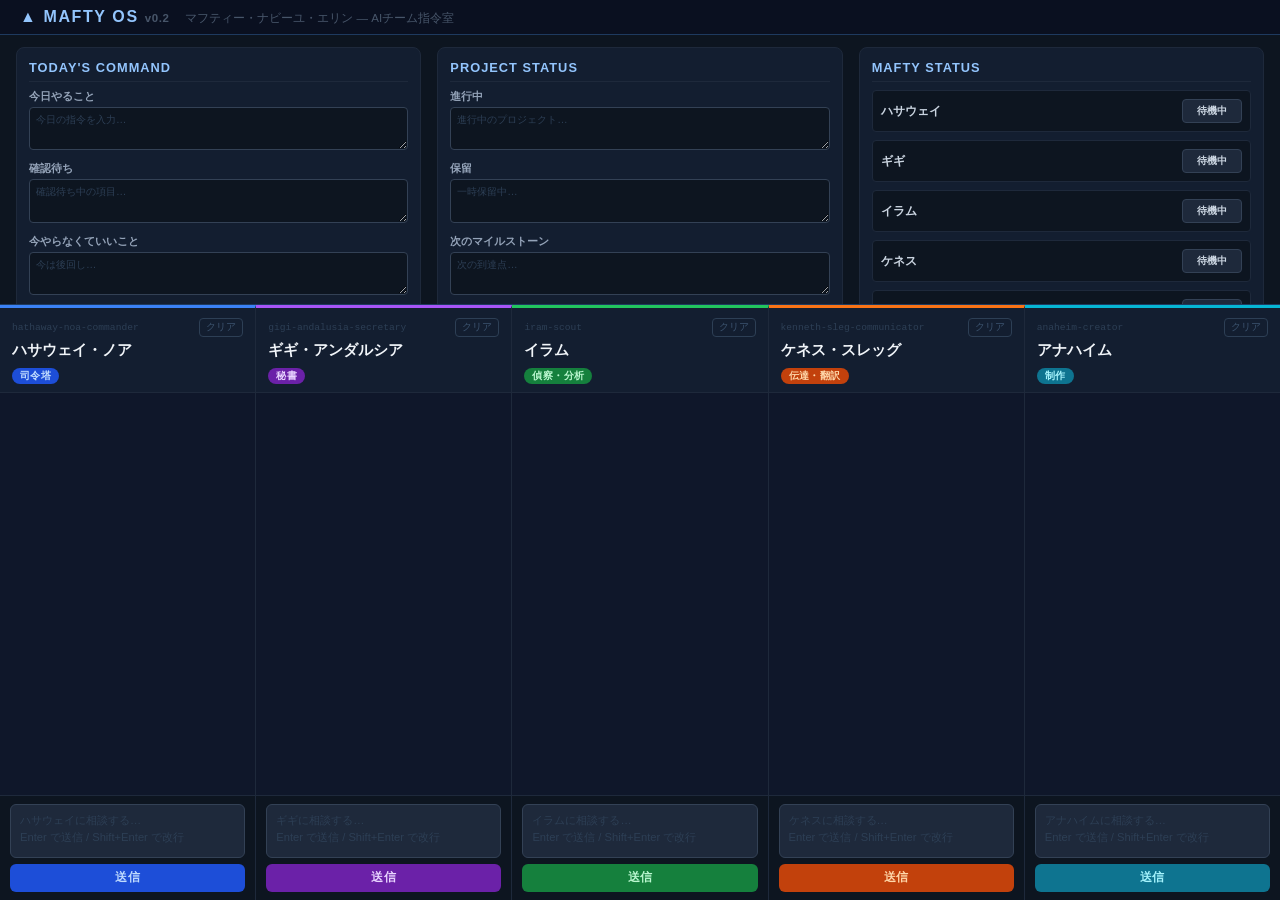
==== 04_制作物/mafty-os-v01/index.html @ 9036b2d7 "add dashboard to mafty os v0.2 Co-Authored-By: Claude Sonnet 4.6 <noreply@anthropic.com>" ====
<!DOCTYPE html>
<html lang="ja">
<head>
  <meta charset="UTF-8">
  <meta name="viewport" content="width=device-width, initial-scale=1.0">
  <title>MAFTY OS v0.1</title>
  <link rel="stylesheet" href="style.css">
</head>
<body>

  <header class="os-header">
    <h1 class="os-title">&#9650; MAFTY OS <span class="os-version">v0.2</span></h1>
    <p class="os-sub">マフティー・ナビーユ・エリン &mdash; AIチーム指令室</p>
  </header>

  <!-- Dashboard Section -->
  <section class="dashboard">
    <div class="dashboard-grid">
      <!-- TODAY'S COMMAND -->
      <div class="dashboard-panel">
        <h3 class="dashboard-title">TODAY'S COMMAND</h3>
        <div class="dashboard-item">
          <label>今日やること</label>
          <textarea id="dash-today-command" placeholder="今日の指令を入力…" rows="2"></textarea>
        </div>
        <div class="dashboard-item">
          <label>確認待ち</label>
          <textarea id="dash-waiting" placeholder="確認待ち中の項目…" rows="2"></textarea>
        </div>
        <div class="dashboard-item">
          <label>今やらなくていいこと</label>
          <textarea id="dash-later" placeholder="今は後回し…" rows="2"></textarea>
        </div>
        <div class="dashboard-item">
          <label>今日の一手</label>
          <textarea id="dash-one-step" placeholder="今すぐやる最小一手…" rows="2"></textarea>
        </div>
      </div>

      <!-- PROJECT STATUS -->
      <div class="dashboard-panel">
        <h3 class="dashboard-title">PROJECT STATUS</h3>
        <div class="dashboard-item">
          <label>進行中</label>
          <textarea id="dash-project-running" placeholder="進行中のプロジェクト…" rows="2"></textarea>
        </div>
        <div class="dashboard-item">
          <label>保留</label>
          <textarea id="dash-project-hold" placeholder="一時保留中…" rows="2"></textarea>
        </div>
        <div class="dashboard-item">
          <label>次のマイルストーン</label>
          <textarea id="dash-next-milestone" placeholder="次の到達点…" rows="2"></textarea>
        </div>
      </div>

      <!-- MAFTY STATUS -->
      <div class="dashboard-panel">
        <h3 class="dashboard-title">MAFTY STATUS</h3>
        <div class="mafty-status-list">
          <div class="mafty-status-item">
            <span class="agent-name">ハサウェイ</span>
            <button class="status-btn" data-agent="hathaway" data-status="待機中">待機中</button>
          </div>
          <div class="mafty-status-item">
            <span class="agent-name">ギギ</span>
            <button class="status-btn" data-agent="gigi" data-status="待機中">待機中</button>
          </div>
          <div class="mafty-status-item">
            <span class="agent-name">イラム</span>
            <button class="status-btn" data-agent="iram" data-status="待機中">待機中</button>
          </div>
          <div class="mafty-status-item">
            <span class="agent-name">ケネス</span>
            <button class="status-btn" data-agent="kenneth" data-status="待機中">待機中</button>
          </div>
          <div class="mafty-status-item">
            <span class="agent-name">アナハイム</span>
            <button class="status-btn" data-agent="anaheim" data-status="待機中">待機中</button>
          </div>
        </div>
      </div>
    </div>
  </section>

  <div class="columns">

    <!-- ハサウェイ -->
    <section class="agent-col col--hathaway">
      <div class="col-header">
        <div class="col-header-top">
          <code class="col-agent-id">hathaway-noa-commander</code>
          <button class="clear-btn" data-agent="hathaway">クリア</button>
        </div>
        <h2 class="col-name">ハサウェイ・ノア</h2>
        <span class="col-badge">司令塔</span>
      </div>
      <div class="chat-history" id="history-hathaway"></div>
      <div class="chat-input-area">
        <textarea class="chat-input" id="input-hathaway"
          placeholder="ハサウェイに相談する…&#10;Enter で送信 / Shift+Enter で改行"></textarea>
        <button class="send-btn" data-agent="hathaway">送信</button>
      </div>
    </section>

    <!-- ギギ -->
    <section class="agent-col col--gigi">
      <div class="col-header">
        <div class="col-header-top">
          <code class="col-agent-id">gigi-andalusia-secretary</code>
          <button class="clear-btn" data-agent="gigi">クリア</button>
        </div>
        <h2 class="col-name">ギギ・アンダルシア</h2>
        <span class="col-badge">秘書</span>
      </div>
      <div class="chat-history" id="history-gigi"></div>
      <div class="chat-input-area">
        <textarea class="chat-input" id="input-gigi"
          placeholder="ギギに相談する…&#10;Enter で送信 / Shift+Enter で改行"></textarea>
        <button class="send-btn" data-agent="gigi">送信</button>
      </div>
    </section>

    <!-- イラム -->
    <section class="agent-col col--iram">
      <div class="col-header">
        <div class="col-header-top">
          <code class="col-agent-id">iram-scout</code>
          <button class="clear-btn" data-agent="iram">クリア</button>
        </div>
        <h2 class="col-name">イラム</h2>
        <span class="col-badge">偵察・分析</span>
      </div>
      <div class="chat-history" id="history-iram"></div>
      <div class="chat-input-area">
        <textarea class="chat-input" id="input-iram"
          placeholder="イラムに相談する…&#10;Enter で送信 / Shift+Enter で改行"></textarea>
        <button class="send-btn" data-agent="iram">送信</button>
      </div>
    </section>

    <!-- ケネス -->
    <section class="agent-col col--kenneth">
      <div class="col-header">
        <div class="col-header-top">
          <code class="col-agent-id">kenneth-sleg-communicator</code>
          <button class="clear-btn" data-agent="kenneth">クリア</button>
        </div>
        <h2 class="col-name">ケネス・スレッグ</h2>
        <span class="col-badge">伝達・翻訳</span>
      </div>
      <div class="chat-history" id="history-kenneth"></div>
      <div class="chat-input-area">
        <textarea class="chat-input" id="input-kenneth"
          placeholder="ケネスに相談する…&#10;Enter で送信 / Shift+Enter で改行"></textarea>
        <button class="send-btn" data-agent="kenneth">送信</button>
      </div>
    </section>

    <!-- アナハイム -->
    <section class="agent-col col--anaheim">
      <div class="col-header">
        <div class="col-header-top">
          <code class="col-agent-id">anaheim-creator</code>
          <button class="clear-btn" data-agent="anaheim">クリア</button>
        </div>
        <h2 class="col-name">アナハイム</h2>
        <span class="col-badge">制作</span>
      </div>
      <div class="chat-history" id="history-anaheim"></div>
      <div class="chat-input-area">
        <textarea class="chat-input" id="input-anaheim"
          placeholder="アナハイムに相談する…&#10;Enter で送信 / Shift+Enter で改行"></textarea>
        <button class="send-btn" data-agent="anaheim">送信</button>
      </div>
    </section>

  </div>

  <div id="mafty-debug" class="mafty-debug"></div>

  <script src="agents.js"></script>
  <script src="chat.js"></script>
</body>
</html>
---- 04_制作物/mafty-os-v01/style.css ----
/* ── Reset & Base ── */
*, *::before, *::after {
  box-sizing: border-box;
  margin: 0;
  padding: 0;
}

html, body {
  height: 100%;
  overflow: hidden;
}

body {
  font-family: 'Segoe UI', 'Hiragino Sans', 'Meiryo', sans-serif;
  background: #0f172a;
  color: #e2e8f0;
  display: flex;
  flex-direction: column;
}

/* ── OS Header ── */
.os-header {
  flex-shrink: 0;
  background: #0a1020;
  border-bottom: 1px solid #1e3a5f;
  padding: 8px 20px;
  display: flex;
  align-items: baseline;
  gap: 16px;
}

.os-title {
  font-size: 1rem;
  font-weight: 700;
  color: #93c5fd;
  letter-spacing: 0.1em;
}

.os-version {
  font-size: 0.72rem;
  color: #475569;
  letter-spacing: 0.05em;
}

.os-sub {
  font-size: 0.72rem;
  color: #475569;
}

/* ── Dashboard Section ── */
.dashboard {
  flex-shrink: 0;
  background: #0d1520;
  border-bottom: 1px solid #1e3a5f;
  padding: 12px 16px;
  overflow-y: auto;
  max-height: 30vh;
}

.dashboard-grid {
  display: grid;
  grid-template-columns: repeat(3, 1fr);
  gap: 16px;
}

.dashboard-panel {
  background: #131e30;
  border: 1px solid #1e293b;
  border-radius: 8px;
  padding: 12px;
}

.dashboard-title {
  font-size: 0.8rem;
  font-weight: 700;
  color: #93c5fd;
  margin-bottom: 8px;
  letter-spacing: 0.08em;
  text-transform: uppercase;
  border-bottom: 1px solid #1e293b;
  padding-bottom: 6px;
}

.dashboard-item {
  margin-bottom: 8px;
}

.dashboard-item:last-child {
  margin-bottom: 0;
}

.dashboard-item label {
  display: block;
  font-size: 0.68rem;
  color: #94a3b8;
  margin-bottom: 3px;
  font-weight: 600;
}

.dashboard-item textarea {
  width: 100%;
  background: #0d1520;
  border: 1px solid #334155;
  border-radius: 4px;
  color: #e2e8f0;
  font-size: 0.7rem;
  padding: 5px 6px;
  font-family: 'Segoe UI', 'Hiragino Sans', 'Meiryo', sans-serif;
  resize: vertical;
  max-height: 50px;
  line-height: 1.4;
  transition: border-color 0.15s;
}

.dashboard-item textarea:focus {
  outline: none;
  border-color: #3b82f6;
  background: #1a2639;
}

.dashboard-item textarea::placeholder {
  color: #2d3f55;
  font-size: 0.65rem;
}

.mafty-status-list {
  display: flex;
  flex-direction: column;
  gap: 8px;
}

.mafty-status-item {
  display: flex;
  justify-content: space-between;
  align-items: center;
  padding: 8px;
  background: #0d1520;
  border-radius: 4px;
  border: 1px solid #1e293b;
}

.agent-name {
  font-size: 0.75rem;
  font-weight: 600;
  color: #cbd5e1;
}

.status-btn {
  font-size: 0.65rem;
  padding: 4px 10px;
  border: 1px solid #334155;
  border-radius: 4px;
  background: #1e293b;
  color: #cbd5e1;
  cursor: pointer;
  font-weight: 600;
  transition: all 0.15s;
  min-width: 60px;
}

.status-btn:hover {
  border-color: #475569;
  color: #f1f5f9;
  background: #334155;
}

.status-btn.status--working {
  background: #3b82f6;
  color: #dbeafe;
  border-color: #1d4ed8;
}

.status-btn.status--done {
  background: #22c55e;
  color: #dcfce7;
  border-color: #15803d;
}

/* ── 5 Columns layout ── */
.columns {
  display: flex;
  flex: 1;
  overflow: hidden;
  min-height: 0;
}

/* ── Agent column ── */
.agent-col {
  flex: 1;
  display: flex;
  flex-direction: column;
  border-right: 1px solid #1e293b;
  overflow: hidden;
  min-width: 0;
  border-top: 3px solid transparent;
}

.agent-col:last-child {
  border-right: none;
}

.col--hathaway { border-top-color: #3b82f6; }
.col--gigi      { border-top-color: #a855f7; }
.col--iram      { border-top-color: #22c55e; }
.col--kenneth   { border-top-color: #f97316; }
.col--anaheim   { border-top-color: #06b6d4; }

/* ── Column header ── */
.col-header {
  flex-shrink: 0;
  padding: 10px 12px 8px;
  background: #131e30;
  border-bottom: 1px solid #1e293b;
}

.col-header-top {
  display: flex;
  justify-content: space-between;
  align-items: center;
  margin-bottom: 4px;
  gap: 4px;
}

.col-agent-id {
  font-size: 0.6rem;
  color: #2d3f55;
  font-family: 'Consolas', 'Courier New', monospace;
  overflow: hidden;
  text-overflow: ellipsis;
  white-space: nowrap;
  flex: 1;
  min-width: 0;
}

.col-name {
  font-size: 0.92rem;
  font-weight: 700;
  color: #f1f5f9;
  margin-bottom: 5px;
  white-space: nowrap;
  overflow: hidden;
  text-overflow: ellipsis;
}

.col-badge {
  display: inline-block;
  font-size: 0.63rem;
  font-weight: 600;
  padding: 1px 8px;
  border-radius: 20px;
  letter-spacing: 0.04em;
}

.col--hathaway .col-badge { background: #1d4ed8; color: #bfdbfe; }
.col--gigi      .col-badge { background: #6b21a8; color: #e9d5ff; }
.col--iram      .col-badge { background: #15803d; color: #bbf7d0; }
.col--kenneth   .col-badge { background: #c2410c; color: #fed7aa; }
.col--anaheim   .col-badge { background: #0e7490; color: #a5f3fc; }

/* ── Clear button ── */
.clear-btn {
  flex-shrink: 0;
  background: none;
  border: 1px solid #2d3f55;
  border-radius: 4px;
  color: #3d5470;
  font-size: 0.6rem;
  padding: 2px 6px;
  cursor: pointer;
  transition: border-color 0.15s, color 0.15s;
}

.clear-btn:hover {
  border-color: #ef4444;
  color: #ef4444;
}

/* ── Chat history ── */
.chat-history {
  flex: 1;
  overflow-y: auto;
  padding: 10px;
  display: flex;
  flex-direction: column;
  gap: 8px;
  min-height: 0;
}

.chat-history::-webkit-scrollbar {
  width: 3px;
}

.chat-history::-webkit-scrollbar-track {
  background: transparent;
}

.chat-history::-webkit-scrollbar-thumb {
  background: #334155;
  border-radius: 2px;
}

/* ── Messages ── */
.message {
  display: flex;
  flex-direction: column;
  gap: 2px;
}

.message--user  { align-items: flex-end; }
.message--agent { align-items: flex-start; }

.message-bubble {
  max-width: 92%;
  padding: 7px 10px;
  border-radius: 10px;
  font-size: 0.78rem;
  line-height: 1.55;
  white-space: pre-wrap;
  word-break: break-word;
}

.message--user .message-bubble {
  background: #1d3461;
  color: #bfdbfe;
  border-bottom-right-radius: 3px;
}

.message--agent .message-bubble {
  background: #1e293b;
  color: #e2e8f0;
  border-bottom-left-radius: 3px;
}

.col--hathaway .message--agent .message-bubble { border-left: 2px solid #3b82f6; }
.col--gigi      .message--agent .message-bubble { border-left: 2px solid #a855f7; }
.col--iram      .message--agent .message-bubble { border-left: 2px solid #22c55e; }
.col--kenneth   .message--agent .message-bubble { border-left: 2px solid #f97316; }
.col--anaheim   .message--agent .message-bubble { border-left: 2px solid #06b6d4; }

/* Typing indicator */
.message-bubble--typing {
  color: #475569;
  letter-spacing: 0.15em;
  font-style: italic;
}

.message-time {
  font-size: 0.58rem;
  color: #2d3f55;
  padding: 0 2px;
}

/* ── Input area ── */
.chat-input-area {
  flex-shrink: 0;
  padding: 8px 10px;
  background: #0d1520;
  border-top: 1px solid #1e293b;
  display: flex;
  flex-direction: column;
  gap: 6px;
}

.chat-input {
  width: 100%;
  background: #1e293b;
  border: 1px solid #334155;
  border-radius: 6px;
  color: #e2e8f0;
  font-size: 0.76rem;
  font-family: 'Segoe UI', 'Hiragino Sans', 'Meiryo', sans-serif;
  padding: 7px 9px;
  resize: none;
  height: 54px;
  line-height: 1.5;
  transition: border-color 0.15s;
}

.chat-input::placeholder {
  color: #2d3f55;
  font-size: 0.7rem;
}

.chat-input:focus {
  outline: none;
}

.col--hathaway .chat-input:focus { border-color: #3b82f6; }
.col--gigi      .chat-input:focus { border-color: #a855f7; }
.col--iram      .chat-input:focus { border-color: #22c55e; }
.col--kenneth   .chat-input:focus { border-color: #f97316; }
.col--anaheim   .chat-input:focus { border-color: #06b6d4; }

/* ── Send button ── */
.send-btn {
  width: 100%;
  padding: 6px;
  border-radius: 6px;
  border: none;
  font-size: 0.74rem;
  font-weight: 600;
  cursor: pointer;
  letter-spacing: 0.03em;
  transition: filter 0.15s;
}

.send-btn:hover  { filter: brightness(1.2); }
.send-btn:active { filter: brightness(0.85); }

.col--hathaway .send-btn { background: #1d4ed8; color: #bfdbfe; }
.col--gigi      .send-btn { background: #6b21a8; color: #e9d5ff; }
.col--iram      .send-btn { background: #15803d; color: #bbf7d0; }
.col--kenneth   .send-btn { background: #c2410c; color: #fed7aa; }
.col--anaheim   .send-btn { background: #0e7490; color: #a5f3fc; }

/* ── Debug display ── */
.mafty-debug {
  position: fixed;
  top: 8px;
  right: 12px;
  z-index: 9999;
  font-size: 0.65rem;
  font-family: 'Consolas', 'Courier New', monospace;
  padding: 3px 10px;
  border-radius: 4px;
  pointer-events: none;
}

.mafty-debug--ok {
  background: #14532d;
  color: #86efac;
  border: 1px solid #16a34a;
}

.mafty-debug--error {
  background: #450a0a;
  color: #fca5a5;
  border: 1px solid #dc2626;
}
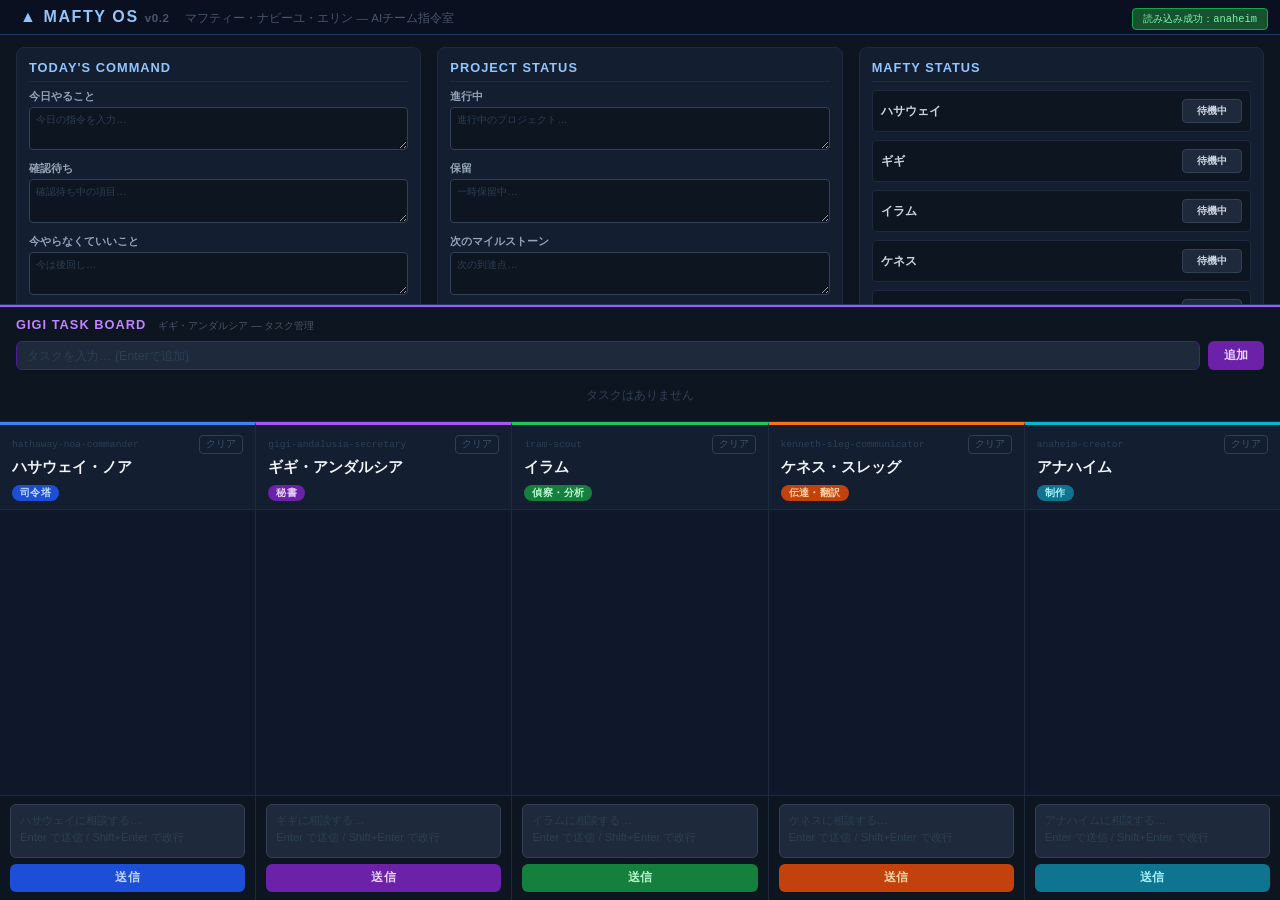
==== commit 4f5ad3c4: "add gigi task board to mafty os v0.3 Co-Authored-By: Claude Sonnet 4.6 <noreply@anthropic.com>" ====
--- a/04_制作物/mafty-os-v01/index.html
+++ b/04_制作物/mafty-os-v01/index.html
@@ -81,6 +81,20 @@
         </div>
       </div>
     </div>
+  </section>
+
+  <!-- GIGI TASK BOARD -->
+  <section class="gigi-tasks">
+    <div class="gigi-tasks-header">
+      <h3 class="gigi-tasks-title">GIGI TASK BOARD</h3>
+      <span class="gigi-tasks-sub">ギギ・アンダルシア &mdash; タスク管理</span>
+    </div>
+    <div class="gigi-tasks-input-row">
+      <input type="text" id="gigi-task-input" class="gigi-task-input"
+        placeholder="タスクを入力… (Enterで追加)" maxlength="100">
+      <button id="gigi-task-add-btn" class="gigi-task-add-btn">追加</button>
+    </div>
+    <div id="gigi-task-list" class="gigi-task-list"></div>
   </section>
 
   <div class="columns">
--- a/04_制作物/mafty-os-v01/style.css
+++ b/04_制作物/mafty-os-v01/style.css
@@ -176,6 +176,174 @@
   border-color: #15803d;
 }
 
+/* ── GIGI TASK BOARD ── */
+.gigi-tasks {
+  flex-shrink: 0;
+  background: #0d1520;
+  border-top: 2px solid #a855f7;
+  border-bottom: 1px solid #1e293b;
+  padding: 10px 16px;
+  max-height: 26vh;
+  overflow-y: auto;
+}
+
+.gigi-tasks::-webkit-scrollbar {
+  width: 3px;
+}
+
+.gigi-tasks::-webkit-scrollbar-thumb {
+  background: #334155;
+  border-radius: 2px;
+}
+
+.gigi-tasks-header {
+  display: flex;
+  align-items: baseline;
+  gap: 12px;
+  margin-bottom: 8px;
+}
+
+.gigi-tasks-title {
+  font-size: 0.8rem;
+  font-weight: 700;
+  color: #c084fc;
+  letter-spacing: 0.08em;
+  text-transform: uppercase;
+}
+
+.gigi-tasks-sub {
+  font-size: 0.65rem;
+  color: #475569;
+}
+
+.gigi-tasks-input-row {
+  display: flex;
+  gap: 8px;
+  margin-bottom: 10px;
+}
+
+.gigi-task-input {
+  flex: 1;
+  background: #1e293b;
+  border: 1px solid #4c1d95;
+  border-radius: 6px;
+  color: #e2e8f0;
+  font-size: 0.78rem;
+  padding: 6px 10px;
+  font-family: 'Segoe UI', 'Hiragino Sans', 'Meiryo', sans-serif;
+  transition: border-color 0.15s;
+}
+
+.gigi-task-input:focus {
+  outline: none;
+  border-color: #a855f7;
+}
+
+.gigi-task-input::placeholder {
+  color: #2d3f55;
+}
+
+.gigi-task-add-btn {
+  flex-shrink: 0;
+  background: #6b21a8;
+  color: #e9d5ff;
+  border: none;
+  border-radius: 6px;
+  font-size: 0.76rem;
+  font-weight: 600;
+  padding: 6px 16px;
+  cursor: pointer;
+  transition: filter 0.15s;
+}
+
+.gigi-task-add-btn:hover {
+  filter: brightness(1.2);
+}
+
+.gigi-task-list {
+  display: flex;
+  flex-direction: column;
+  gap: 6px;
+}
+
+.gigi-tasks-empty {
+  font-size: 0.72rem;
+  color: #334155;
+  text-align: center;
+  padding: 8px 0;
+}
+
+.gigi-task-item {
+  display: flex;
+  align-items: center;
+  gap: 8px;
+  background: #131e30;
+  border: 1px solid #1e293b;
+  border-radius: 6px;
+  padding: 8px 10px;
+}
+
+.task-status-btn {
+  flex-shrink: 0;
+  font-size: 0.65rem;
+  padding: 3px 10px;
+  border: 1px solid #334155;
+  border-radius: 4px;
+  background: #1e293b;
+  color: #94a3b8;
+  cursor: pointer;
+  font-weight: 600;
+  transition: all 0.15s;
+  min-width: 62px;
+  text-align: center;
+}
+
+.task-status-btn:hover {
+  border-color: #475569;
+}
+
+.task-status-btn.task-status--working {
+  background: #3b82f6;
+  color: #dbeafe;
+  border-color: #1d4ed8;
+}
+
+.task-status-btn.task-status--done {
+  background: #22c55e;
+  color: #dcfce7;
+  border-color: #15803d;
+}
+
+.gigi-task-text {
+  flex: 1;
+  font-size: 0.78rem;
+  color: #cbd5e1;
+  min-width: 0;
+  word-break: break-word;
+}
+
+.gigi-task-text--done {
+  color: #475569;
+  text-decoration: line-through;
+}
+
+.gigi-task-delete-btn {
+  flex-shrink: 0;
+  background: none;
+  border: 1px solid #2d3f55;
+  border-radius: 4px;
+  color: #3d5470;
+  font-size: 0.6rem;
+  padding: 2px 6px;
+  cursor: pointer;
+  transition: border-color 0.15s, color 0.15s;
+}
+
+.gigi-task-delete-btn:hover {
+  border-color: #ef4444;
+  color: #ef4444;
+}
+
 /* ── 5 Columns layout ── */
 .columns {
   display: flex;
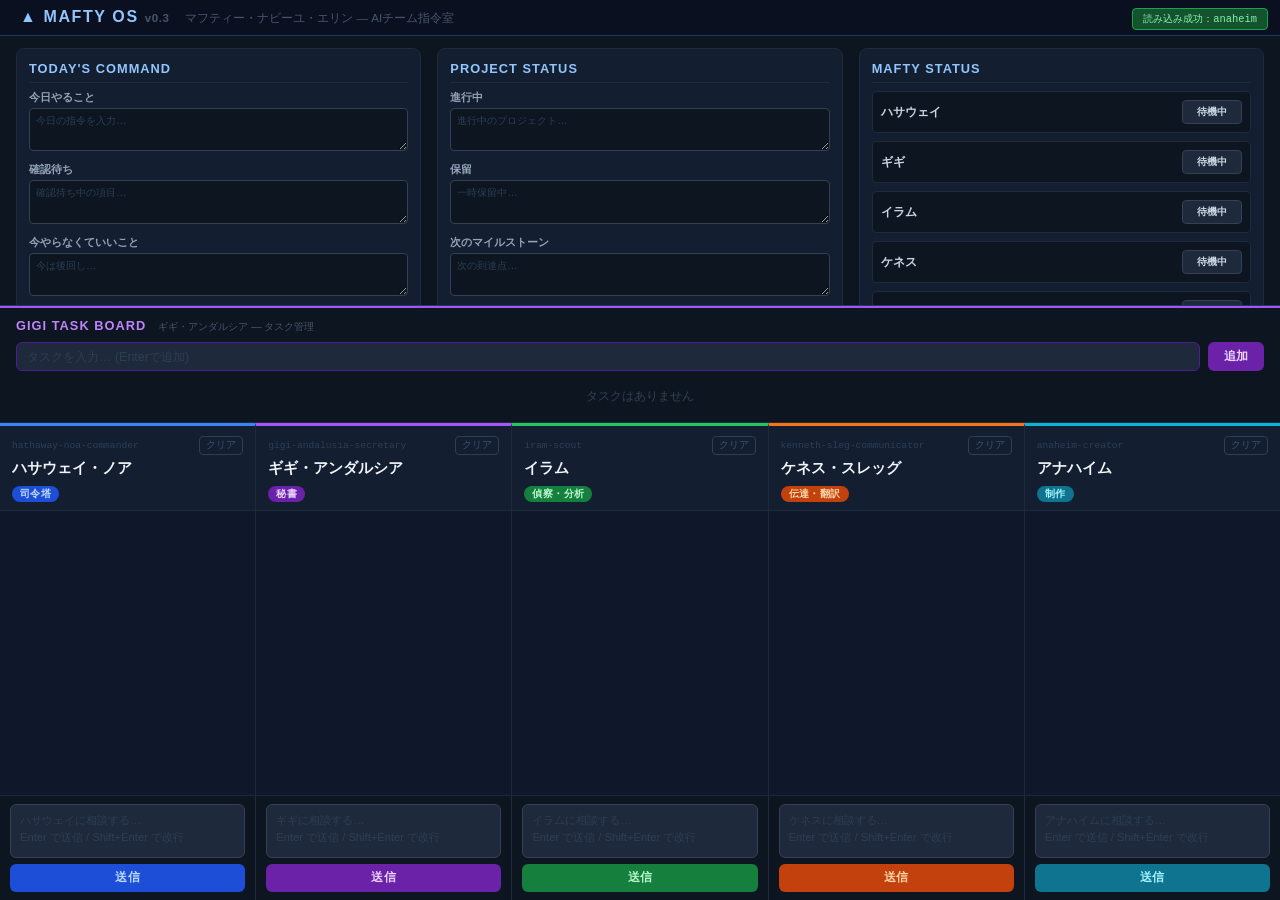
==== commit 41ebafad: "add export log to mafty os v0.3 Co-Authored-By: Claude Sonnet 4.6 <noreply@anthropic.com>" ====
--- a/04_制作物/mafty-os-v01/index.html
+++ b/04_制作物/mafty-os-v01/index.html
@@ -9,8 +9,9 @@
 <body>
 
   <header class="os-header">
-    <h1 class="os-title">&#9650; MAFTY OS <span class="os-version">v0.2</span></h1>
+    <h1 class="os-title">&#9650; MAFTY OS <span class="os-version">v0.3</span></h1>
     <p class="os-sub">マフティー・ナビーユ・エリン &mdash; AIチーム指令室</p>
+    <button id="export-btn" class="export-btn">EXPORT LOG</button>
   </header>
 
   <!-- Dashboard Section -->
--- a/04_制作物/mafty-os-v01/style.css
+++ b/04_制作物/mafty-os-v01/style.css
@@ -45,6 +45,31 @@
 .os-sub {
   font-size: 0.72rem;
   color: #475569;
+}
+
+.export-btn {
+  margin-left: auto;
+  flex-shrink: 0;
+  align-self: center;
+  background: none;
+  border: 1px solid #1e3a5f;
+  border-radius: 4px;
+  color: #475569;
+  font-size: 0.65rem;
+  font-weight: 600;
+  padding: 3px 10px;
+  cursor: pointer;
+  letter-spacing: 0.05em;
+  transition: border-color 0.15s, color 0.15s;
+}
+
+.export-btn:hover {
+  border-color: #93c5fd;
+  color: #93c5fd;
+}
+
+.export-btn:active {
+  background: #1e3a5f;
 }
 
 /* ── Dashboard Section ── */
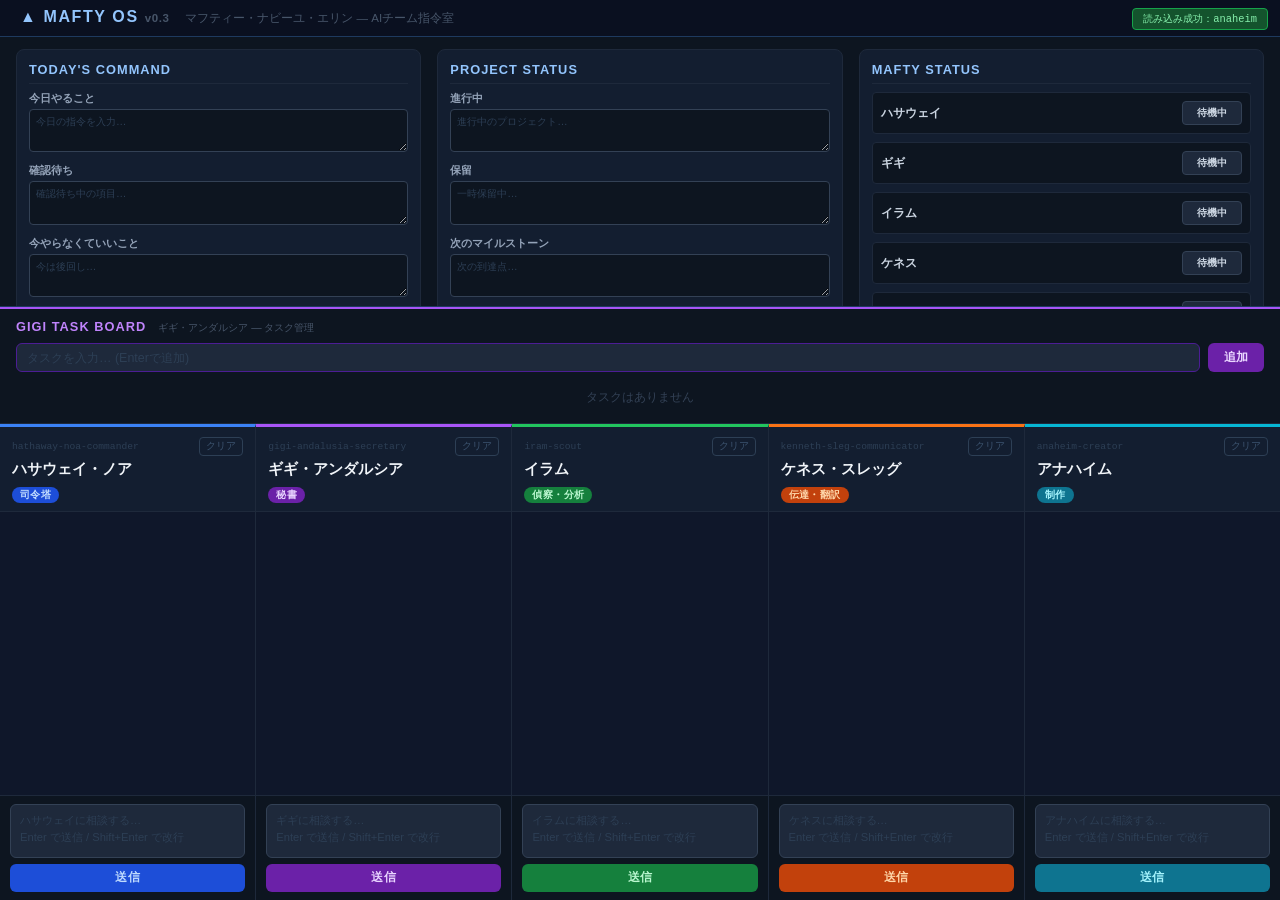
==== commit 8672d824: "add export selection to mafty os v0.3 Co-Authored-By: Claude Sonnet 4.6 <noreply@anthropic.com>" ====
--- a/04_制作物/mafty-os-v01/index.html
+++ b/04_制作物/mafty-os-v01/index.html
@@ -11,7 +11,19 @@
   <header class="os-header">
     <h1 class="os-title">&#9650; MAFTY OS <span class="os-version">v0.3</span></h1>
     <p class="os-sub">マフティー・ナビーユ・エリン &mdash; AIチーム指令室</p>
-    <button id="export-btn" class="export-btn">EXPORT LOG</button>
+    <div class="export-dropdown" id="export-dropdown">
+      <button id="export-btn" class="export-btn">EXPORT LOG &#9660;</button>
+      <div class="export-panel" id="export-panel">
+        <label class="export-check-label"><input type="checkbox" id="exp-dashboard"> ダッシュボード</label>
+        <label class="export-check-label"><input type="checkbox" id="exp-gigiTasks"> GIGI TASK BOARD</label>
+        <label class="export-check-label"><input type="checkbox" id="exp-hathaway"> ハサウェイ</label>
+        <label class="export-check-label"><input type="checkbox" id="exp-gigi"> ギギ</label>
+        <label class="export-check-label"><input type="checkbox" id="exp-iram"> イラム</label>
+        <label class="export-check-label"><input type="checkbox" id="exp-kenneth"> ケネス</label>
+        <label class="export-check-label"><input type="checkbox" id="exp-anaheim"> アナハイム</label>
+        <button id="export-run-btn" class="export-run-btn">エクスポート実行</button>
+      </div>
+    </div>
   </header>
 
   <!-- Dashboard Section -->
--- a/04_制作物/mafty-os-v01/style.css
+++ b/04_制作物/mafty-os-v01/style.css
@@ -47,10 +47,14 @@
   color: #475569;
 }
 
+.export-dropdown {
+  margin-left: auto;
+  flex-shrink: 0;
+  align-self: center;
+  position: relative;
+}
+
 .export-btn {
-  margin-left: auto;
-  flex-shrink: 0;
-  align-self: center;
   background: none;
   border: 1px solid #1e3a5f;
   border-radius: 4px;
@@ -63,13 +67,65 @@
   transition: border-color 0.15s, color 0.15s;
 }
 
-.export-btn:hover {
+.export-btn:hover,
+.export-btn.export-btn--open {
   border-color: #93c5fd;
   color: #93c5fd;
 }
 
-.export-btn:active {
-  background: #1e3a5f;
+.export-panel {
+  display: none;
+  position: absolute;
+  top: calc(100% + 6px);
+  right: 0;
+  background: #131e30;
+  border: 1px solid #1e3a5f;
+  border-radius: 6px;
+  padding: 10px 12px;
+  min-width: 180px;
+  z-index: 100;
+  flex-direction: column;
+  gap: 6px;
+}
+
+.export-panel.export-panel--open {
+  display: flex;
+}
+
+.export-check-label {
+  display: flex;
+  align-items: center;
+  gap: 6px;
+  font-size: 0.72rem;
+  color: #94a3b8;
+  cursor: pointer;
+  user-select: none;
+}
+
+.export-check-label:hover {
+  color: #e2e8f0;
+}
+
+.export-check-label input[type="checkbox"] {
+  accent-color: #3b82f6;
+  cursor: pointer;
+}
+
+.export-run-btn {
+  margin-top: 4px;
+  background: #1d4ed8;
+  color: #bfdbfe;
+  border: none;
+  border-radius: 4px;
+  font-size: 0.7rem;
+  font-weight: 600;
+  padding: 5px 0;
+  cursor: pointer;
+  transition: filter 0.15s;
+}
+
+.export-run-btn:hover {
+  filter: brightness(1.2);
 }
 
 /* ── Dashboard Section ── */
